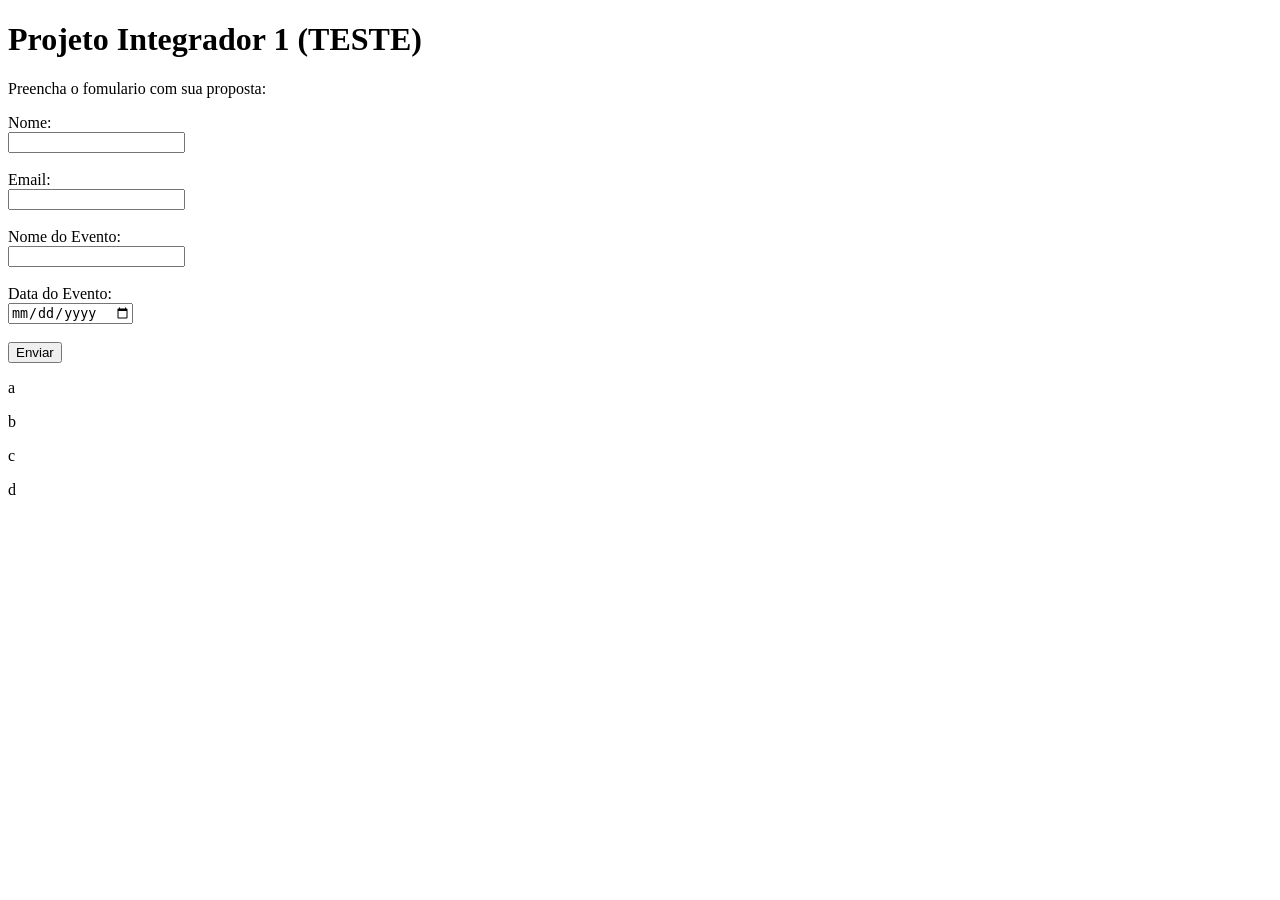
==== index.html @ 5df691f7 "Create index.html" ====
<!DOCTYPE html>
<html>
    <body>

        <h1>Projeto Integrador 1 (TESTE)</h1>

        <p>Preencha o fomulario com sua proposta:</p>
  
        <label for="formName">Nome:</label><br>
        <input type="text" id="formName" name="formName" value=""><br><br>

        <label for="formEmail">Email:</label><br>
        <input type="text" id="formEmail" name="formEmail" value=""><br><br>

        <label for="formEventName">Nome do Evento:</label><br>
        <input type="text" id="formEventName" name="formEventName" value=""><br><br>

        <label for="formEventDate">Data do Evento:</label><br>
        <input type="date" id="formEventDate" name="formEventDate" value=""><br><br>




        <button type="button" onclick="EnviarDados()">Enviar</button>

        <p id="demo"></p>

        <p id="formNameSent">a</p>
        <p id="formEmailSent">b</p>
        <p id="formEventNameSent">c</p>
        <p id="formEventDateSent">d</p>
        

        <script>

            function EnviarDados() 
            { 

                var formName = document.getElementById("formName").value;
                var formEmail = document.getElementById("formEmail").value;
                var formEventName = document.getElementById("formEventName").value;
                var formEventDate = document.getElementById("formEventDate").value;

                document.getElementById("demo").innerHTML = "Formulario enviado!";
                document.getElementById("formNameSent").innerHTML =  formName;
                document.getElementById("formEmailSent").innerHTML = formEmail;
                document.getElementById("formEventNameSent").innerHTML =  formEventName;
                document.getElementById("formEventDateSent").innerHTML = formEventDate;

            }

        </script>

    </body>
</html>
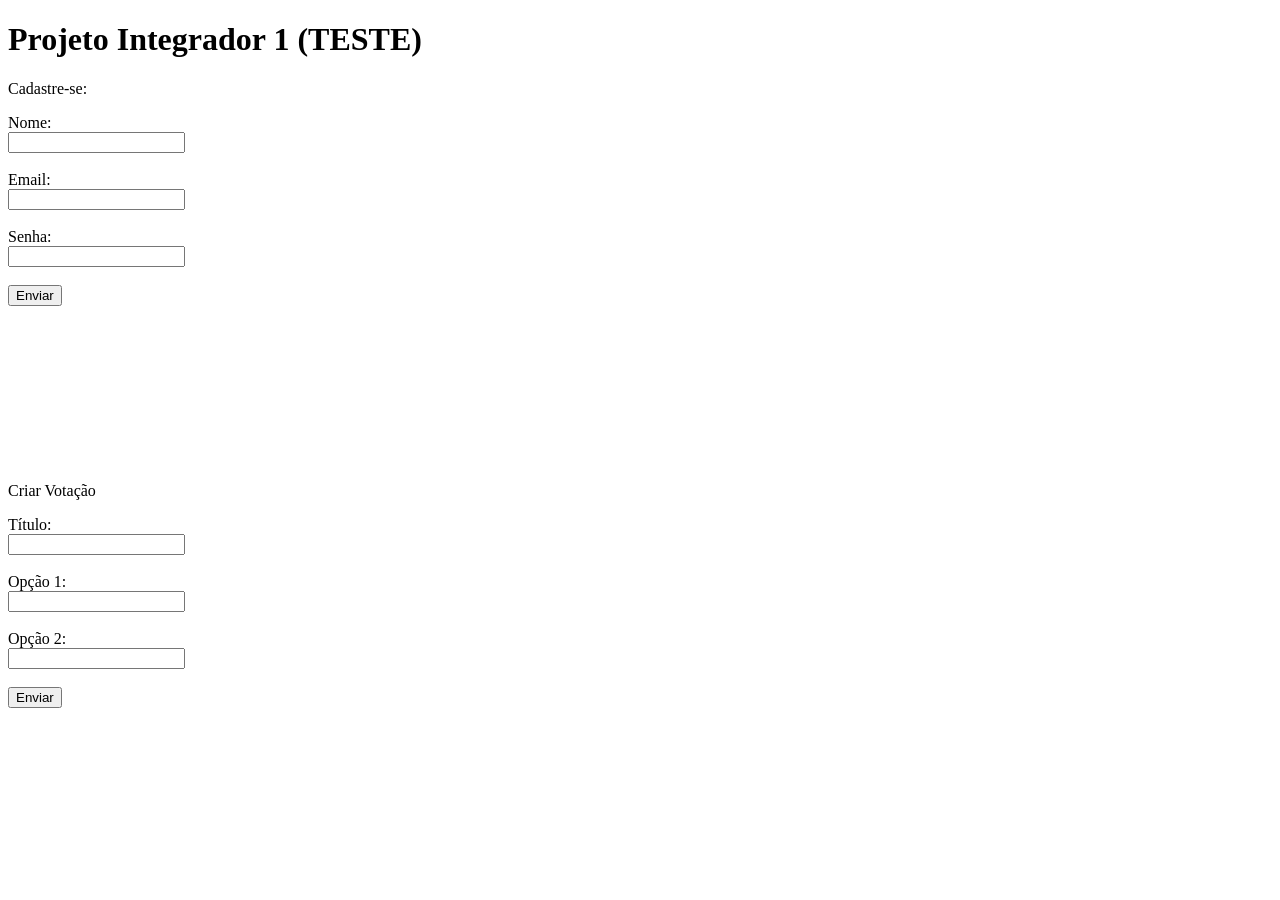
==== commit c2ebc6f3: "apiV1" ====
--- a/index.html
+++ b/index.html
@@ -4,52 +4,143 @@
 
         <h1>Projeto Integrador 1 (TESTE)</h1>
 
-        <p>Preencha o fomulario com sua proposta:</p>
+        <p>Cadastre-se:</p>
   
-        <label for="formName">Nome:</label><br>
-        <input type="text" id="formName" name="formName" value=""><br><br>
+        <label for="userName">Nome:</label><br>
+        <input type="text" id="userName" name="userName" value=""><br><br>
 
-        <label for="formEmail">Email:</label><br>
-        <input type="text" id="formEmail" name="formEmail" value=""><br><br>
+        <label for="userEmail">Email:</label><br>
+        <input type="text" id="userEmail" name="userEmail" value=""><br><br>
 
-        <label for="formEventName">Nome do Evento:</label><br>
-        <input type="text" id="formEventName" name="formEventName" value=""><br><br>
+        <label for="userPassword">Senha:</label><br>
+        <input type="password" id="userPassword" name="userPassword" value=""><br><br>
 
-        <label for="formEventDate">Data do Evento:</label><br>
-        <input type="date" id="formEventDate" name="formEventDate" value=""><br><br>
+        <button type="button" onclick="EnviarDadosUsuario()">Enviar</button>
+
+        <p id="demo"></p>
+
+        <br><br><br><br><br><br><br><br>
+
+        <p>Criar Votação</p>
+  
+        <label for="titulo">Título:</label><br>
+        <input type="text" id="titulo" name="titulo" value=""><br><br>
+
+        <label for="opcao1">Opção 1:</label><br>
+        <input type="text" id="opcao1" name="opcao1" value=""><br><br>
+
+        <label for="opcao2">Opção 2:</label><br>
+        <input type="text" id="opcao2" name="opcao2" value=""><br><br>
+
+        <button type="button" onclick="EnviarDadosVotacao()">Enviar</button>
+
+        <p id="demo2"></p>
 
 
 
-
-        <button type="button" onclick="EnviarDados()">Enviar</button>
-
-        <p id="demo"></p>
-
-        <p id="formNameSent">a</p>
-        <p id="formEmailSent">b</p>
-        <p id="formEventNameSent">c</p>
-        <p id="formEventDateSent">d</p>
-        
-
         <script>
 
-            function EnviarDados() 
+            async function EnviarDadosUsuario() 
             { 
+                const API_BASE_URL = "http://localhost:5055";
+                const USUARIO_ENDPOINT = `${API_BASE_URL}/api/Usuario`;
 
-                var formName = document.getElementById("formName").value;
-                var formEmail = document.getElementById("formEmail").value;
-                var formEventName = document.getElementById("formEventName").value;
-                var formEventDate = document.getElementById("formEventDate").value;
+                var userName     = document.getElementById("userName").value;
+                var userEmail    = document.getElementById("userEmail").value;
+                var userPassword = document.getElementById("userPassword").value;
 
-                document.getElementById("demo").innerHTML = "Formulario enviado!";
-                document.getElementById("formNameSent").innerHTML =  formName;
-                document.getElementById("formEmailSent").innerHTML = formEmail;
-                document.getElementById("formEventNameSent").innerHTML =  formEventName;
-                document.getElementById("formEventDateSent").innerHTML = formEventDate;
+                // Validação básica no front
+                if (!userName || !userEmail || !userPassword) {
+                    document.getElementById("demo").innerHTML = "Preencha todos os campos!";
+                    return;
+                }
 
+                const usuario = {
+                    nome:  userName,
+                    email: userEmail,
+                    senha: userPassword
+                };
+
+                try {
+                    const response = await fetch(USUARIO_ENDPOINT, {
+                        method: "POST",
+                        headers: {
+                            "Content-Type": "application/json"
+                        },
+                        body: JSON.stringify(usuario)
+                    });
+
+                    if (response.ok) {
+                        const resultado = await response.json();
+                        document.getElementById("demo").innerHTML = 
+                            `Usuário <strong>${resultado.nome}</strong> cadastrado com sucesso! (ID: ${resultado.id})`;
+                        
+                        // Limpa o formulario apos sucesso
+                        document.getElementById("userName").value     = "";
+                        document.getElementById("userEmail").value    = "";
+                        document.getElementById("userPassword").value = "";
+                    } else {
+                        const erro = await response.text();
+                        document.getElementById("demo").innerHTML = `Erro ao cadastrar: ${erro}`;
+                    }
+
+                } catch (error) {
+                    document.getElementById("demo").innerHTML = 
+                        `Não foi possível conectar à API. Verifique se o servidor está rodando.<br><small>${error}</small>`;
+                }
+            }
+
+            async function EnviarDadosVotacao() 
+            { 
+                const API_BASE_URL = "http://localhost:5055";
+                const VOTACAO_ENDPOINT = `${API_BASE_URL}/api/Votacao`;
+
+                var titulo = document.getElementById("titulo").value;
+                var opcao1 = document.getElementById("opcao1").value;
+                var opcao2 = document.getElementById("opcao2").value;
+
+                // Validação básica no front
+                if (!titulo || !opcao1 || !opcao2) {
+                    document.getElementById("demo2").innerHTML = "Preencha todos os campos!";
+                    return;
+                }
+
+                const votacao = {
+                    titulo:  titulo,
+                    opcao1: opcao1,
+                    opcao2: opcao2
+                };
+
+                try {
+                    const response = await fetch(VOTACAO_ENDPOINT, {
+                        method: "POST",
+                        headers: {
+                            "Content-Type": "application/json"
+                        },
+                        body: JSON.stringify(votacao)
+                    });
+
+                    if (response.ok) {
+                        const resultado = await response.json();
+                        document.getElementById("demo2").innerHTML = 
+                            `Votacao <strong>${resultado.titulo}</strong> criada com sucesso! (ID: ${resultado.id})`;
+                        
+                        // Limpa o formulario apos sucesso
+                        document.getElementById("titulo").value = "";
+                        document.getElementById("opcao1").value = "";
+                        document.getElementById("opcao2").value = "";
+                    } else {
+                        const erro = await response.text();
+                        document.getElementById("demo2").innerHTML = `Erro ao criar votacao: ${erro}`;
+                    }
+
+                } catch (error) {
+                    document.getElementById("demo").innerHTML = 
+                        `Não foi possível conectar à API. Verifique se o servidor está rodando.<br><small>${error}</small>`;
+                }
             }
 
         </script>
-
     </body>
 </html>
+                
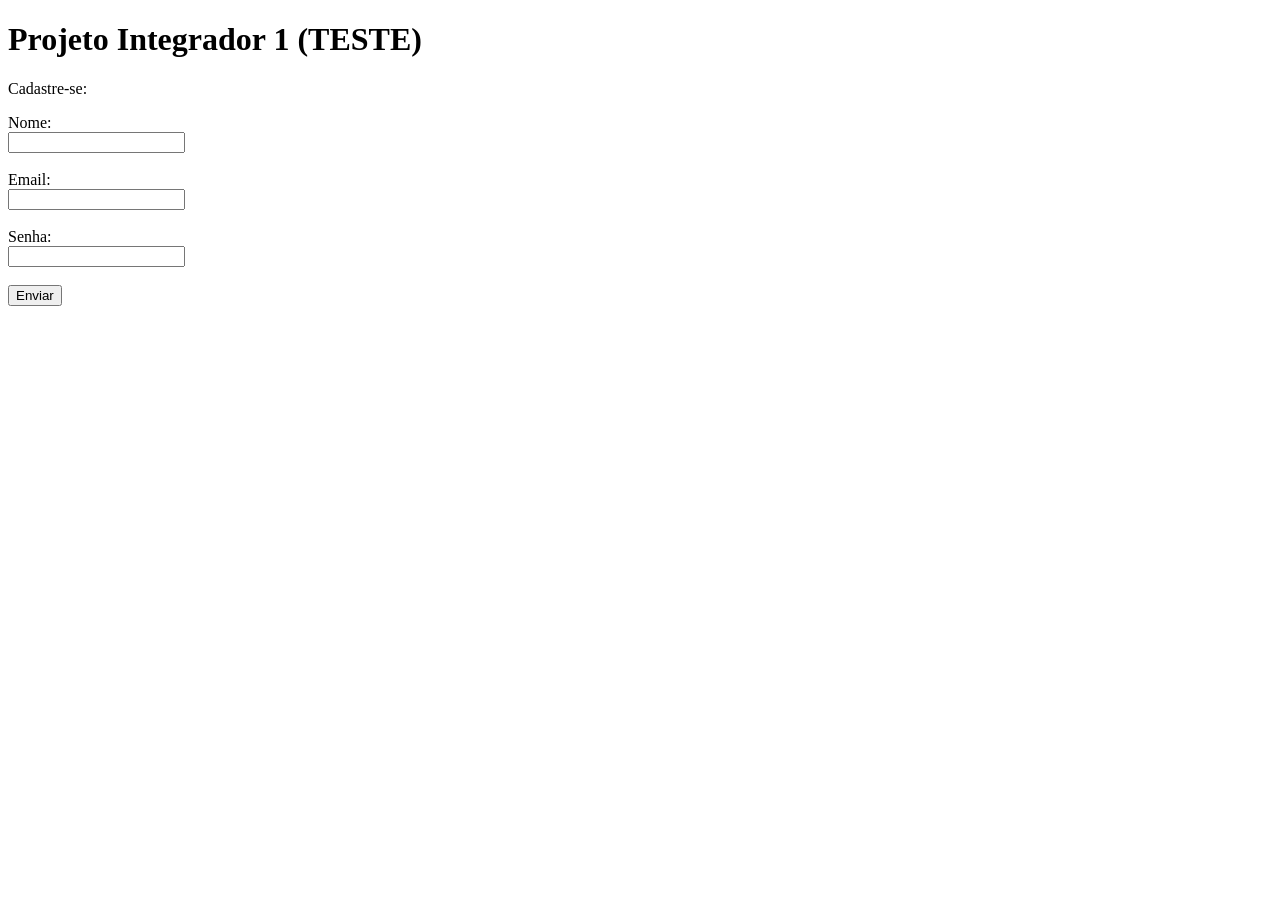
==== commit 23db6158: "Dashboard Dashboard page skeleton complete" ====
--- a/index.html
+++ b/index.html
@@ -20,24 +20,6 @@
         <p id="demo"></p>
 
         <br><br><br><br><br><br><br><br>
-
-        <p>Criar Votação</p>
-  
-        <label for="titulo">Título:</label><br>
-        <input type="text" id="titulo" name="titulo" value=""><br><br>
-
-        <label for="opcao1">Opção 1:</label><br>
-        <input type="text" id="opcao1" name="opcao1" value=""><br><br>
-
-        <label for="opcao2">Opção 2:</label><br>
-        <input type="text" id="opcao2" name="opcao2" value=""><br><br>
-
-        <button type="button" onclick="EnviarDadosVotacao()">Enviar</button>
-
-        <p id="demo2"></p>
-
-
-
         <script>
 
             async function EnviarDadosUsuario() 
@@ -90,56 +72,6 @@
                 }
             }
 
-            async function EnviarDadosVotacao() 
-            { 
-                const API_BASE_URL = "http://localhost:5055";
-                const VOTACAO_ENDPOINT = `${API_BASE_URL}/api/Votacao`;
-
-                var titulo = document.getElementById("titulo").value;
-                var opcao1 = document.getElementById("opcao1").value;
-                var opcao2 = document.getElementById("opcao2").value;
-
-                // Validação básica no front
-                if (!titulo || !opcao1 || !opcao2) {
-                    document.getElementById("demo2").innerHTML = "Preencha todos os campos!";
-                    return;
-                }
-
-                const votacao = {
-                    titulo:  titulo,
-                    opcao1: opcao1,
-                    opcao2: opcao2
-                };
-
-                try {
-                    const response = await fetch(VOTACAO_ENDPOINT, {
-                        method: "POST",
-                        headers: {
-                            "Content-Type": "application/json"
-                        },
-                        body: JSON.stringify(votacao)
-                    });
-
-                    if (response.ok) {
-                        const resultado = await response.json();
-                        document.getElementById("demo2").innerHTML = 
-                            `Votacao <strong>${resultado.titulo}</strong> criada com sucesso! (ID: ${resultado.id})`;
-                        
-                        // Limpa o formulario apos sucesso
-                        document.getElementById("titulo").value = "";
-                        document.getElementById("opcao1").value = "";
-                        document.getElementById("opcao2").value = "";
-                    } else {
-                        const erro = await response.text();
-                        document.getElementById("demo2").innerHTML = `Erro ao criar votacao: ${erro}`;
-                    }
-
-                } catch (error) {
-                    document.getElementById("demo").innerHTML = 
-                        `Não foi possível conectar à API. Verifique se o servidor está rodando.<br><small>${error}</small>`;
-                }
-            }
-
         </script>
     </body>
 </html>
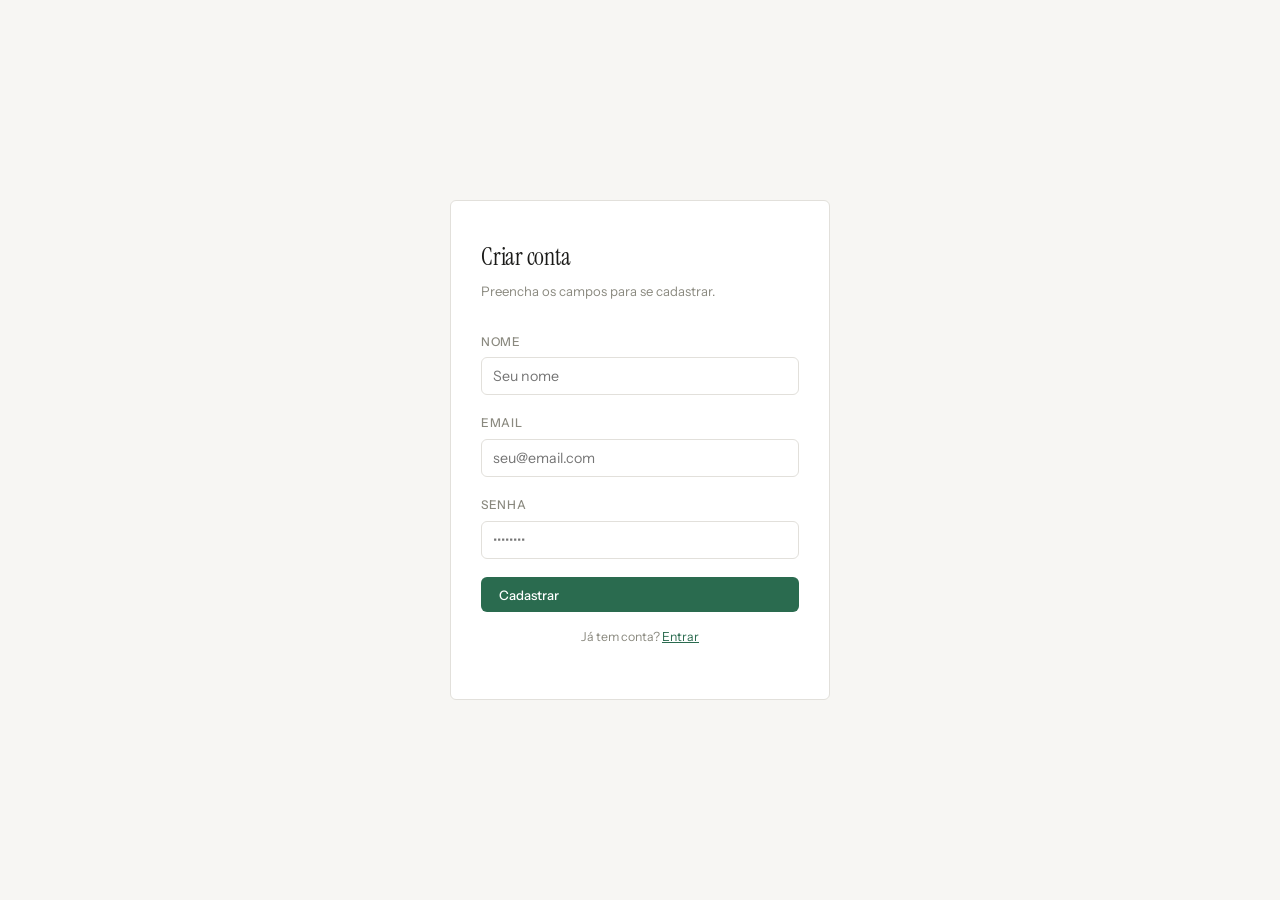
==== commit 58c7b556: "Css css by claude" ====
--- a/index.html
+++ b/index.html
@@ -1,78 +1,85 @@
 <!DOCTYPE html>
-<html>
-    <body>
-
-        <h1>Projeto Integrador 1 (TESTE)</h1>
-
-        <p>Cadastre-se:</p>
-  
-        <label for="userName">Nome:</label><br>
-        <input type="text" id="userName" name="userName" value=""><br><br>
-
-        <label for="userEmail">Email:</label><br>
-        <input type="text" id="userEmail" name="userEmail" value=""><br><br>
-
-        <label for="userPassword">Senha:</label><br>
-        <input type="password" id="userPassword" name="userPassword" value=""><br><br>
-
-        <button type="button" onclick="EnviarDadosUsuario()">Enviar</button>
-
-        <p id="demo"></p>
-
-        <br><br><br><br><br><br><br><br>
-        <script>
-
-            async function EnviarDadosUsuario() 
-            { 
-                const API_BASE_URL = "http://localhost:5055";
-                const USUARIO_ENDPOINT = `${API_BASE_URL}/api/Usuario`;
-
-                var userName     = document.getElementById("userName").value;
-                var userEmail    = document.getElementById("userEmail").value;
-                var userPassword = document.getElementById("userPassword").value;
-
-                // Validação básica no front
-                if (!userName || !userEmail || !userPassword) {
-                    document.getElementById("demo").innerHTML = "Preencha todos os campos!";
-                    return;
-                }
-
-                const usuario = {
-                    nome:  userName,
-                    email: userEmail,
-                    senha: userPassword
-                };
-
-                try {
-                    const response = await fetch(USUARIO_ENDPOINT, {
-                        method: "POST",
-                        headers: {
-                            "Content-Type": "application/json"
-                        },
-                        body: JSON.stringify(usuario)
-                    });
-
-                    if (response.ok) {
-                        const resultado = await response.json();
-                        document.getElementById("demo").innerHTML = 
-                            `Usuário <strong>${resultado.nome}</strong> cadastrado com sucesso! (ID: ${resultado.id})`;
-                        
-                        // Limpa o formulario apos sucesso
-                        document.getElementById("userName").value     = "";
-                        document.getElementById("userEmail").value    = "";
-                        document.getElementById("userPassword").value = "";
-                    } else {
-                        const erro = await response.text();
-                        document.getElementById("demo").innerHTML = `Erro ao cadastrar: ${erro}`;
-                    }
-
-                } catch (error) {
-                    document.getElementById("demo").innerHTML = 
-                        `Não foi possível conectar à API. Verifique se o servidor está rodando.<br><small>${error}</small>`;
-                }
-            }
-
-        </script>
-    </body>
-</html>
-                +<html lang="pt-BR">
+<head>
+  <meta charset="UTF-8"/>
+  <meta name="viewport" content="width=device-width, initial-scale=1.0"/>
+  <title>Cadastro</title>
+  <link rel="stylesheet" href="style.css"/>
+</head>
+<body>
+ 
+  <div class="auth-wrapper">
+    <div class="auth-card">
+      <h1>Criar conta</h1>
+      <p class="subtitle">Preencha os campos para se cadastrar.</p>
+ 
+      <div class="form-group">
+        <label for="userName">Nome</label>
+        <input type="text" id="userName" name="userName" placeholder="Seu nome"/>
+      </div>
+ 
+      <div class="form-group">
+        <label for="userEmail">Email</label>
+        <input type="text" id="userEmail" name="userEmail" placeholder="seu@email.com"/>
+      </div>
+ 
+      <div class="form-group">
+        <label for="userPassword">Senha</label>
+        <input type="password" id="userPassword" name="userPassword" placeholder="••••••••"/>
+      </div>
+ 
+      <button class="btn btn-primary" style="width:100%" onclick="EnviarDadosUsuario()">Cadastrar</button>
+ 
+      <p id="demo" class="msg"></p>
+ 
+      <p class="text-muted text-small mt-2" style="text-align:center">
+        Já tem conta? <a href="login.html" style="color:var(--accent)">Entrar</a>
+      </p>
+    </div>
+  </div>
+ 
+  <script>
+    async function EnviarDadosUsuario() {
+      const API_BASE_URL = "http://localhost:5055";
+      const USUARIO_ENDPOINT = `${API_BASE_URL}/api/Usuario`;
+      const msgEl = document.getElementById("demo");
+ 
+      const userName     = document.getElementById("userName").value;
+      const userEmail    = document.getElementById("userEmail").value;
+      const userPassword = document.getElementById("userPassword").value;
+ 
+      if (!userName || !userEmail || !userPassword) {
+        msgEl.textContent = "Preencha todos os campos!";
+        msgEl.className = "msg error";
+        return;
+      }
+ 
+      const usuario = { nome: userName, email: userEmail, senha: userPassword };
+ 
+      try {
+        const response = await fetch(USUARIO_ENDPOINT, {
+          method: "POST",
+          headers: { "Content-Type": "application/json" },
+          body: JSON.stringify(usuario)
+        });
+ 
+        if (response.ok) {
+          const resultado = await response.json();
+          msgEl.textContent = `Usuário ${resultado.nome} cadastrado com sucesso!`;
+          msgEl.className = "msg success";
+          document.getElementById("userName").value = "";
+          document.getElementById("userEmail").value = "";
+          document.getElementById("userPassword").value = "";
+        } else {
+          const erro = await response.text();
+          msgEl.textContent = `Erro ao cadastrar: ${erro}`;
+          msgEl.className = "msg error";
+        }
+      } catch (error) {
+        msgEl.textContent = `Não foi possível conectar à API. ${error}`;
+        msgEl.className = "msg error";
+      }
+    }
+  </script>
+</body>
+</html>
--- a/style.css
+++ b/style.css
@@ -0,0 +1,299 @@
+/* ─── Reset & Base ─────────────────────────────────────────── */
+@import url('https://fonts.googleapis.com/css2?family=Instrument+Sans:wght@400;500;600&family=Instrument+Serif:ital@0;1&display=swap');
+
+*, *::before, *::after { box-sizing: border-box; margin: 0; padding: 0; }
+
+:root {
+  --bg:       #f7f6f3;
+  --surface:  #ffffff;
+  --border:   #e2e0db;
+  --text:     #1a1a18;
+  --muted:    #8a897f;
+  --accent:   #2a6b4f;
+  --accent-hover: #1f5440;
+  --danger:   #c0392b;
+  --radius:   6px;
+  --sans:     'Instrument Sans', sans-serif;
+  --serif:    'Instrument Serif', serif;
+}
+
+html, body {
+  min-height: 100vh;
+  background: var(--bg);
+  color: var(--text);
+  font-family: var(--sans);
+  font-size: 15px;
+  line-height: 1.6;
+  -webkit-font-smoothing: antialiased;
+}
+
+/* ─── Layout ────────────────────────────────────────────────── */
+.page-wrapper {
+  max-width: 640px;
+  margin: 0 auto;
+  padding: 3rem 1.5rem 6rem;
+}
+
+.page-wrapper.wide {
+  max-width: 960px;
+}
+
+/* ─── Typography ────────────────────────────────────────────── */
+h1 {
+  font-family: var(--serif);
+  font-size: 2rem;
+  font-weight: 400;
+  letter-spacing: -0.01em;
+  margin-bottom: 0.25rem;
+}
+
+h2 {
+  font-family: var(--serif);
+  font-size: 1.25rem;
+  font-weight: 400;
+  margin-bottom: 0.5rem;
+}
+
+p { color: var(--muted); margin-bottom: 1rem; }
+
+/* ─── Navbar ────────────────────────────────────────────────── */
+.navbar {
+  display: flex;
+  align-items: center;
+  justify-content: space-between;
+  padding: 1rem 1.5rem;
+  border-bottom: 1px solid var(--border);
+  background: var(--surface);
+}
+
+.navbar-brand {
+  font-family: var(--serif);
+  font-size: 1.1rem;
+  color: var(--text);
+  text-decoration: none;
+}
+
+.navbar-user {
+  display: flex;
+  align-items: center;
+  gap: 1rem;
+  font-size: 0.875rem;
+  color: var(--muted);
+}
+
+/* ─── Forms ─────────────────────────────────────────────────── */
+.form-group {
+  margin-bottom: 1.25rem;
+}
+
+label {
+  display: block;
+  font-size: 0.8rem;
+  font-weight: 500;
+  letter-spacing: 0.06em;
+  text-transform: uppercase;
+  color: var(--muted);
+  margin-bottom: 0.4rem;
+}
+
+input[type="text"],
+input[type="email"],
+input[type="password"] {
+  width: 100%;
+  padding: 0.6rem 0.75rem;
+  border: 1px solid var(--border);
+  border-radius: var(--radius);
+  background: var(--surface);
+  font-family: var(--sans);
+  font-size: 0.95rem;
+  color: var(--text);
+  outline: none;
+  transition: border-color 0.15s;
+}
+
+input:focus {
+  border-color: var(--accent);
+}
+
+/* ─── Buttons ────────────────────────────────────────────────── */
+.btn {
+  display: inline-flex;
+  align-items: center;
+  gap: 0.4rem;
+  padding: 0.55rem 1.1rem;
+  border: 1px solid transparent;
+  border-radius: var(--radius);
+  font-family: var(--sans);
+  font-size: 0.875rem;
+  font-weight: 500;
+  cursor: pointer;
+  transition: background 0.15s, border-color 0.15s, color 0.15s;
+  text-decoration: none;
+}
+
+.btn-primary {
+  background: var(--accent);
+  color: #fff;
+}
+.btn-primary:hover { background: var(--accent-hover); }
+
+.btn-outline {
+  background: transparent;
+  border-color: var(--border);
+  color: var(--text);
+}
+.btn-outline:hover { border-color: #bbb; background: #f0ede8; }
+
+.btn-ghost {
+  background: transparent;
+  color: var(--muted);
+  border-color: transparent;
+}
+.btn-ghost:hover { color: var(--text); }
+
+.btn-danger {
+  background: transparent;
+  border-color: var(--border);
+  color: var(--danger);
+}
+.btn-danger:hover { background: #fdf0ef; border-color: var(--danger); }
+
+/* ─── Card ───────────────────────────────────────────────────── */
+.card {
+  background: var(--surface);
+  border: 1px solid var(--border);
+  border-radius: var(--radius);
+  padding: 1.5rem;
+  margin-bottom: 1rem;
+}
+
+.card-meta {
+  font-size: 0.78rem;
+  color: var(--muted);
+  margin-bottom: 1rem;
+}
+
+/* ─── Poll Options ───────────────────────────────────────────── */
+.poll-options {
+  list-style: none;
+  display: flex;
+  flex-direction: column;
+  gap: 0.5rem;
+  margin-bottom: 1rem;
+}
+
+.poll-option {
+  display: flex;
+  align-items: center;
+  justify-content: space-between;
+  gap: 1rem;
+  padding: 0.6rem 0.75rem;
+  border: 1px solid var(--border);
+  border-radius: var(--radius);
+  font-size: 0.9rem;
+}
+
+.poll-option-bar-wrap {
+  flex: 1;
+  position: relative;
+}
+
+.poll-option-bar {
+  position: absolute;
+  inset: 0;
+  background: #e8f0ec;
+  border-radius: 3px;
+  transform-origin: left;
+  z-index: 0;
+}
+
+.poll-option-text {
+  position: relative;
+  z-index: 1;
+  display: flex;
+  align-items: center;
+  justify-content: space-between;
+  gap: 0.5rem;
+}
+
+.poll-option-pct {
+  font-size: 0.78rem;
+  color: var(--muted);
+  white-space: nowrap;
+}
+
+/* ─── Auth card (login/register) ─────────────────────────────── */
+.auth-wrapper {
+  min-height: 100vh;
+  display: flex;
+  align-items: center;
+  justify-content: center;
+  padding: 2rem;
+  background: var(--bg);
+}
+
+.auth-card {
+  background: var(--surface);
+  border: 1px solid var(--border);
+  border-radius: var(--radius);
+  padding: 2.5rem 2rem;
+  width: 100%;
+  max-width: 380px;
+}
+
+.auth-card h1 {
+  font-size: 1.6rem;
+  margin-bottom: 0.25rem;
+}
+
+.auth-card .subtitle {
+  font-size: 0.875rem;
+  color: var(--muted);
+  margin-bottom: 2rem;
+}
+
+/* ─── Section title ──────────────────────────────────────────── */
+.section-title {
+  font-size: 0.72rem;
+  font-weight: 600;
+  letter-spacing: 0.1em;
+  text-transform: uppercase;
+  color: var(--muted);
+  margin-bottom: 1rem;
+  padding-bottom: 0.5rem;
+  border-bottom: 1px solid var(--border);
+}
+
+/* ─── Feedback message ───────────────────────────────────────── */
+.msg {
+  font-size: 0.875rem;
+  padding: 0.6rem 0.75rem;
+  border-radius: var(--radius);
+  margin-top: 0.75rem;
+  display: none;
+}
+.msg.success { background: #eaf4ef; color: var(--accent); display: block; }
+.msg.error   { background: #fdf0ef; color: var(--danger); display: block; }
+
+/* ─── Dashboard grid ─────────────────────────────────────────── */
+.polls-grid {
+  display: grid;
+  gap: 1rem;
+}
+
+/* ─── Divider ────────────────────────────────────────────────── */
+.divider {
+  border: none;
+  border-top: 1px solid var(--border);
+  margin: 2rem 0;
+}
+
+/* ─── Utilities ──────────────────────────────────────────────── */
+.text-muted  { color: var(--muted); }
+.text-small  { font-size: 0.825rem; }
+.mt-1 { margin-top: 0.5rem; }
+.mt-2 { margin-top: 1rem; }
+.mt-3 { margin-top: 1.5rem; }
+.flex { display: flex; align-items: center; }
+.gap-1 { gap: 0.5rem; }
+.justify-between { justify-content: space-between; }
